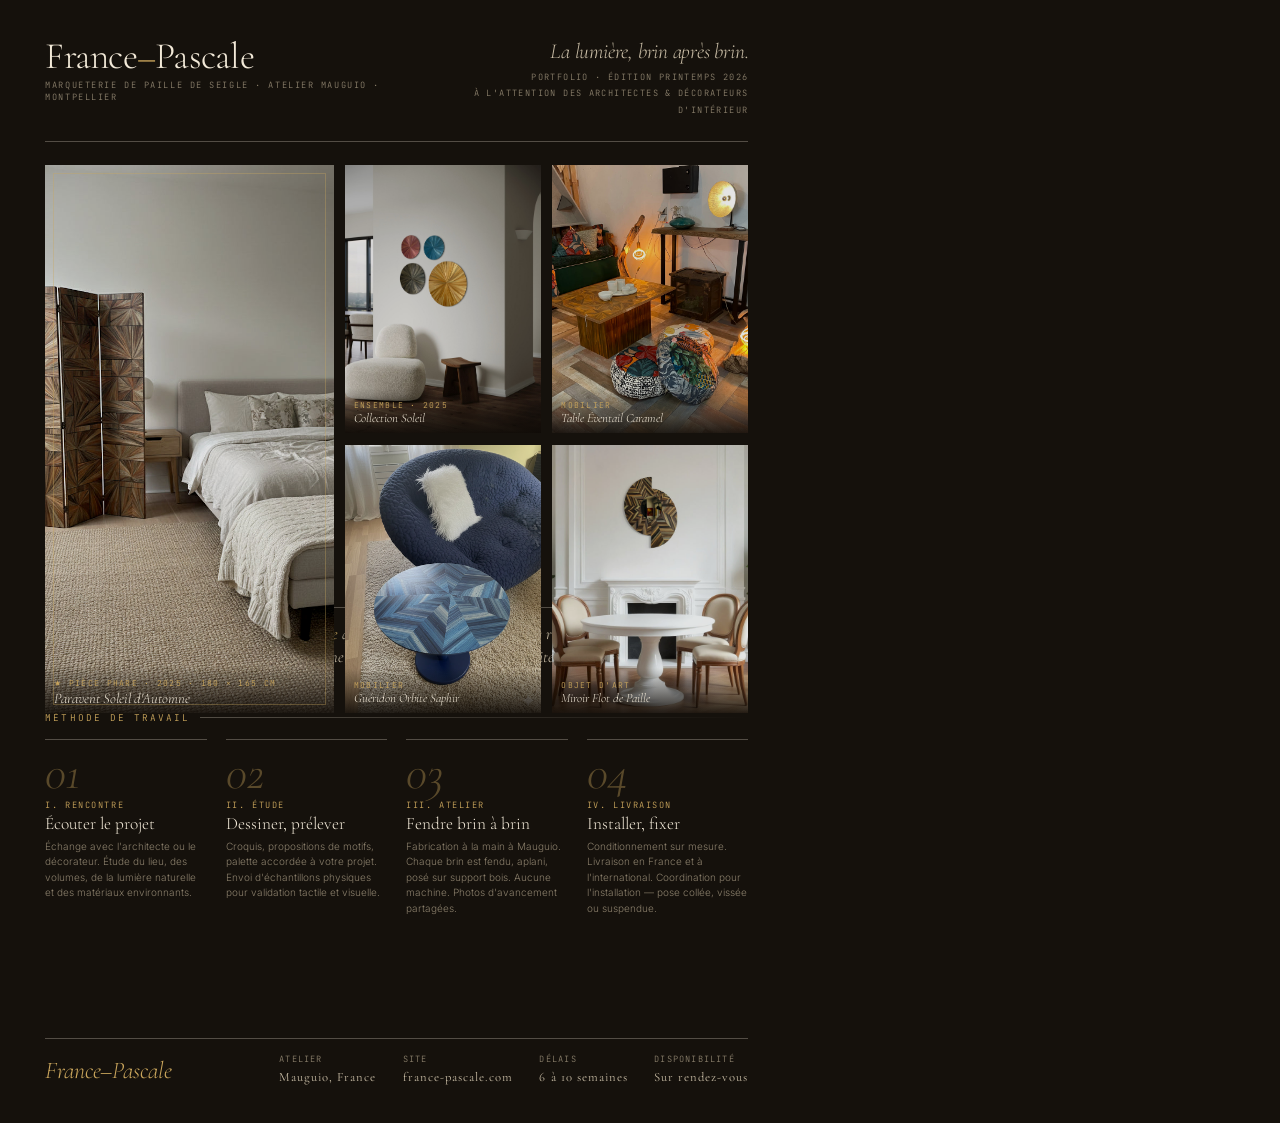
==== mini-portfolio.html @ eea96b0f "Ajout mini-portfolio A4 imprimable en PDF Page unique A4 portrait : header, 5 photos emblématiques, " ====
<!DOCTYPE html>
<html lang="fr">
<head>
  <meta charset="UTF-8">
  <title>France–Pascale · Mini Portfolio</title>
  <link href="https://fonts.googleapis.com/css2?family=Cormorant+Garamond:ital,wght@0,300;0,400;1,300;1,400&family=Inter:wght@300;400&family=JetBrains+Mono:wght@400&display=swap" rel="stylesheet">
  <style>
    :root {
      --bg:          #15110c;
      --bg-2:        #1c1812;
      --ink:         #f2e9d8;
      --ink-dim:     #c8bca5;
      --ink-mute:    #8a7f6b;
      --line:        rgba(242,233,216,0.12);
      --line-str:    rgba(242,233,216,0.28);
      --gold:        #c9a55c;
      --serif: "Cormorant Garamond", Georgia, serif;
      --sans:  "Inter", -apple-system, sans-serif;
      --mono:  "JetBrains Mono", monospace;
    }

    @page { size: A4 portrait; margin: 0; }

    *, *::before, *::after { box-sizing: border-box; margin: 0; padding: 0; }

    html, body {
      width: 210mm;
      height: 297mm;
      background: var(--bg);
      color: var(--ink);
      font-family: var(--sans);
      font-weight: 300;
      -webkit-font-smoothing: antialiased;
      overflow: hidden;
    }

    .page {
      width: 210mm;
      height: 297mm;
      display: flex;
      flex-direction: column;
      padding: 10mm 12mm 9mm;
    }

    /* ── Header ── */
    .header {
      display: flex;
      justify-content: space-between;
      align-items: flex-start;
      padding-bottom: 6mm;
      border-bottom: 1px solid var(--line-str);
      margin-bottom: 6mm;
      flex-shrink: 0;
    }

    .brand {
      font-family: var(--serif);
      font-size: 28pt;
      font-weight: 300;
      letter-spacing: -0.02em;
      line-height: 1;
      color: var(--ink);
    }
    .brand em { font-style: italic; color: var(--gold); }

    .brand-sub {
      margin-top: 4px;
      font-family: var(--mono);
      font-size: 6.5pt;
      letter-spacing: 0.18em;
      text-transform: uppercase;
      color: var(--ink-mute);
    }

    .header-right {
      text-align: right;
    }
    .header-tagline {
      display: block;
      font-family: var(--serif);
      font-style: italic;
      font-size: 16pt;
      color: var(--ink-dim);
      letter-spacing: -0.01em;
      margin-bottom: 5px;
    }
    .header-meta {
      font-family: var(--mono);
      font-size: 6.5pt;
      letter-spacing: 0.16em;
      text-transform: uppercase;
      color: var(--ink-mute);
      line-height: 1.9;
    }

    /* ── Photos ── */
    .photos {
      display: grid;
      grid-template-columns: 5fr 7fr;
      gap: 3mm;
      height: 112mm;
      flex-shrink: 0;
      margin-bottom: 5mm;
    }

    .photo-main {
      position: relative;
      overflow: hidden;
    }

    .photo-grid {
      display: grid;
      grid-template-columns: 1fr 1fr;
      grid-template-rows: 1fr 1fr;
      gap: 3mm;
    }

    .photo-cell {
      position: relative;
      overflow: hidden;
    }

    .photo-main img,
    .photo-cell img {
      width: 100%;
      height: 100%;
      object-fit: cover;
      display: block;
      filter: brightness(0.88) contrast(1.04);
    }

    .photo-label {
      position: absolute;
      bottom: 0;
      left: 0;
      right: 0;
      padding: 12px 9px 7px;
      background: linear-gradient(transparent, rgba(15,11,7,0.88));
    }
    .photo-label-tag {
      display: block;
      font-family: var(--mono);
      font-size: 6pt;
      letter-spacing: 0.16em;
      text-transform: uppercase;
      color: var(--gold);
      margin-bottom: 2px;
    }
    .photo-label-name {
      font-family: var(--serif);
      font-style: italic;
      font-size: 11pt;
      color: var(--ink);
      line-height: 1.1;
    }
    .photo-cell .photo-label-name { font-size: 9.5pt; }

    /* gold inset border on main photo */
    .photo-main::after {
      content: "";
      position: absolute;
      inset: 8px;
      border: 1px solid rgba(201,165,92,0.35);
      pointer-events: none;
    }

    /* ── Manifesto strip ── */
    .manifesto {
      border-top: 1px solid var(--line-str);
      padding-top: 4mm;
      margin-bottom: 5mm;
      flex-shrink: 0;
    }
    .manifesto p {
      font-family: var(--serif);
      font-style: italic;
      font-size: 12.5pt;
      line-height: 1.38;
      color: var(--ink-dim);
      max-width: 175mm;
    }
    .manifesto em { color: var(--gold); }

    /* ── Method ── */
    .method-wrap {
      flex: 1;
      display: flex;
      flex-direction: column;
      min-height: 0;
    }

    .section-label {
      display: flex;
      align-items: center;
      gap: 10px;
      font-family: var(--mono);
      font-size: 7pt;
      letter-spacing: 0.22em;
      text-transform: uppercase;
      color: var(--gold);
      margin-bottom: 4mm;
    }
    .section-label::after {
      content: "";
      flex: 1;
      height: 1px;
      background: linear-gradient(to right, var(--line-str), transparent);
    }

    .method-grid {
      display: grid;
      grid-template-columns: repeat(4, 1fr);
      gap: 5mm;
      flex: 1;
    }

    .step {
      border-top: 1px solid var(--line-str);
      padding-top: 3.5mm;
    }

    .step-num {
      display: block;
      font-family: var(--serif);
      font-style: italic;
      font-size: 36pt;
      line-height: 0.85;
      color: var(--gold);
      opacity: 0.38;
      margin-bottom: 5px;
    }

    .step-label {
      font-family: var(--mono);
      font-size: 6.5pt;
      letter-spacing: 0.18em;
      text-transform: uppercase;
      color: var(--gold);
      margin-bottom: 3px;
    }

    .step-title {
      font-family: var(--serif);
      font-size: 13pt;
      line-height: 1.15;
      color: var(--ink);
      margin-bottom: 5px;
    }

    .step-text {
      font-size: 7.5pt;
      line-height: 1.55;
      color: var(--ink-mute);
    }

    /* ── Footer ── */
    .footer {
      flex-shrink: 0;
      border-top: 1px solid var(--line-str);
      padding-top: 3.5mm;
      margin-top: 4mm;
      display: flex;
      justify-content: space-between;
      align-items: center;
    }

    .footer-brand {
      font-family: var(--serif);
      font-style: italic;
      font-size: 18pt;
      color: var(--gold);
    }

    .footer-contacts {
      display: flex;
      gap: 7mm;
    }
    .footer-item {
      font-family: var(--mono);
      font-size: 6.5pt;
      letter-spacing: 0.14em;
      text-transform: uppercase;
      color: var(--ink-mute);
      line-height: 1.7;
    }
    .footer-item strong {
      display: block;
      font-weight: 400;
      color: var(--ink-dim);
      letter-spacing: 0.08em;
      text-transform: none;
      font-family: var(--serif);
      font-size: 9.5pt;
    }

    /* Print: ensure colors print */
    @media print {
      html, body, .page { -webkit-print-color-adjust: exact; print-color-adjust: exact; }
    }
  </style>
</head>
<body>
<div class="page">

  <!-- ── HEADER ── -->
  <header class="header">
    <div>
      <div class="brand">France<em>–</em>Pascale</div>
      <div class="brand-sub">Marqueterie de paille de seigle &middot; Atelier Mauguio &middot; Montpellier</div>
    </div>
    <div class="header-right">
      <span class="header-tagline">La lumière, brin après brin.</span>
      <div class="header-meta">
        Portfolio &middot; Édition printemps 2026<br>
        À l'attention des architectes &amp; décorateurs d'intérieur
      </div>
    </div>
  </header>

  <!-- ── PHOTOS ── -->
  <div class="photos">
    <div class="photo-main">
      <img src="images/paravent-soleil.jpg" alt="Paravent Soleil d'Automne">
      <div class="photo-label">
        <span class="photo-label-tag">★ Pièce phare &middot; 2025 &middot; 180 × 165 cm</span>
        <div class="photo-label-name">Paravent Soleil d'Automne</div>
      </div>
    </div>
    <div class="photo-grid">
      <div class="photo-cell">
        <img src="images/collection-soleil.jpg" alt="Collection Soleil">
        <div class="photo-label">
          <span class="photo-label-tag">Ensemble &middot; 2025</span>
          <div class="photo-label-name">Collection Soleil</div>
        </div>
      </div>
      <div class="photo-cell">
        <img src="images/table-eventail-caramel.jpg" alt="Table Éventail">
        <div class="photo-label">
          <span class="photo-label-tag">Mobilier</span>
          <div class="photo-label-name">Table Éventail Caramel</div>
        </div>
      </div>
      <div class="photo-cell">
        <img src="images/gueridon-orbite-saphir.jpg" alt="Guéridon Orbite Saphir">
        <div class="photo-label">
          <span class="photo-label-tag">Mobilier</span>
          <div class="photo-label-name">Guéridon Orbite Saphir</div>
        </div>
      </div>
      <div class="photo-cell">
        <img src="images/miroir-flot.jpg" alt="Miroir Flot de Paille">
        <div class="photo-label">
          <span class="photo-label-tag">Objet d'art</span>
          <div class="photo-label-name">Miroir Flot de Paille</div>
        </div>
      </div>
    </div>
  </div>

  <!-- ── MANIFESTO ── -->
  <div class="manifesto">
    <p>
      Je ne travaille pas la paille. Je travaille <em>la lumière</em> qu'elle capte, qu'elle retient, qu'elle rend.
      Chaque brin fendu, aplani, posé à la main — aucune machine, aucune teinte synthétique.
      Pour les architectes d'intérieur, je conçois des pièces qui dialoguent avec l'architecture.
    </p>
  </div>

  <!-- ── MÉTHODE ── -->
  <div class="method-wrap">
    <div class="section-label">Méthode de travail</div>
    <div class="method-grid">
      <div class="step">
        <span class="step-num">01</span>
        <div class="step-label">I. Rencontre</div>
        <div class="step-title">Écouter le projet</div>
        <p class="step-text">Échange avec l'architecte ou le décorateur. Étude du lieu, des volumes, de la lumière naturelle et des matériaux environnants.</p>
      </div>
      <div class="step">
        <span class="step-num">02</span>
        <div class="step-label">II. Étude</div>
        <div class="step-title">Dessiner, prélever</div>
        <p class="step-text">Croquis, propositions de motifs, palette accordée à votre projet. Envoi d'échantillons physiques pour validation tactile et visuelle.</p>
      </div>
      <div class="step">
        <span class="step-num">03</span>
        <div class="step-label">III. Atelier</div>
        <div class="step-title">Fendre brin à brin</div>
        <p class="step-text">Fabrication à la main à Mauguio. Chaque brin est fendu, aplani, posé sur support bois. Aucune machine. Photos d'avancement partagées.</p>
      </div>
      <div class="step">
        <span class="step-num">04</span>
        <div class="step-label">IV. Livraison</div>
        <div class="step-title">Installer, fixer</div>
        <p class="step-text">Conditionnement sur mesure. Livraison en France et à l'international. Coordination pour l'installation — pose collée, vissée ou suspendue.</p>
      </div>
    </div>
  </div>

  <!-- ── FOOTER ── -->
  <footer class="footer">
    <div class="footer-brand">France–Pascale</div>
    <div class="footer-contacts">
      <div class="footer-item">
        Atelier
        <strong>Mauguio, France</strong>
      </div>
      <div class="footer-item">
        Site
        <strong>france-pascale.com</strong>
      </div>
      <div class="footer-item">
        Délais
        <strong>6 à 10 semaines</strong>
      </div>
      <div class="footer-item">
        Disponibilité
        <strong>Sur rendez-vous</strong>
      </div>
    </div>
  </footer>

</div>
</body>
</html>
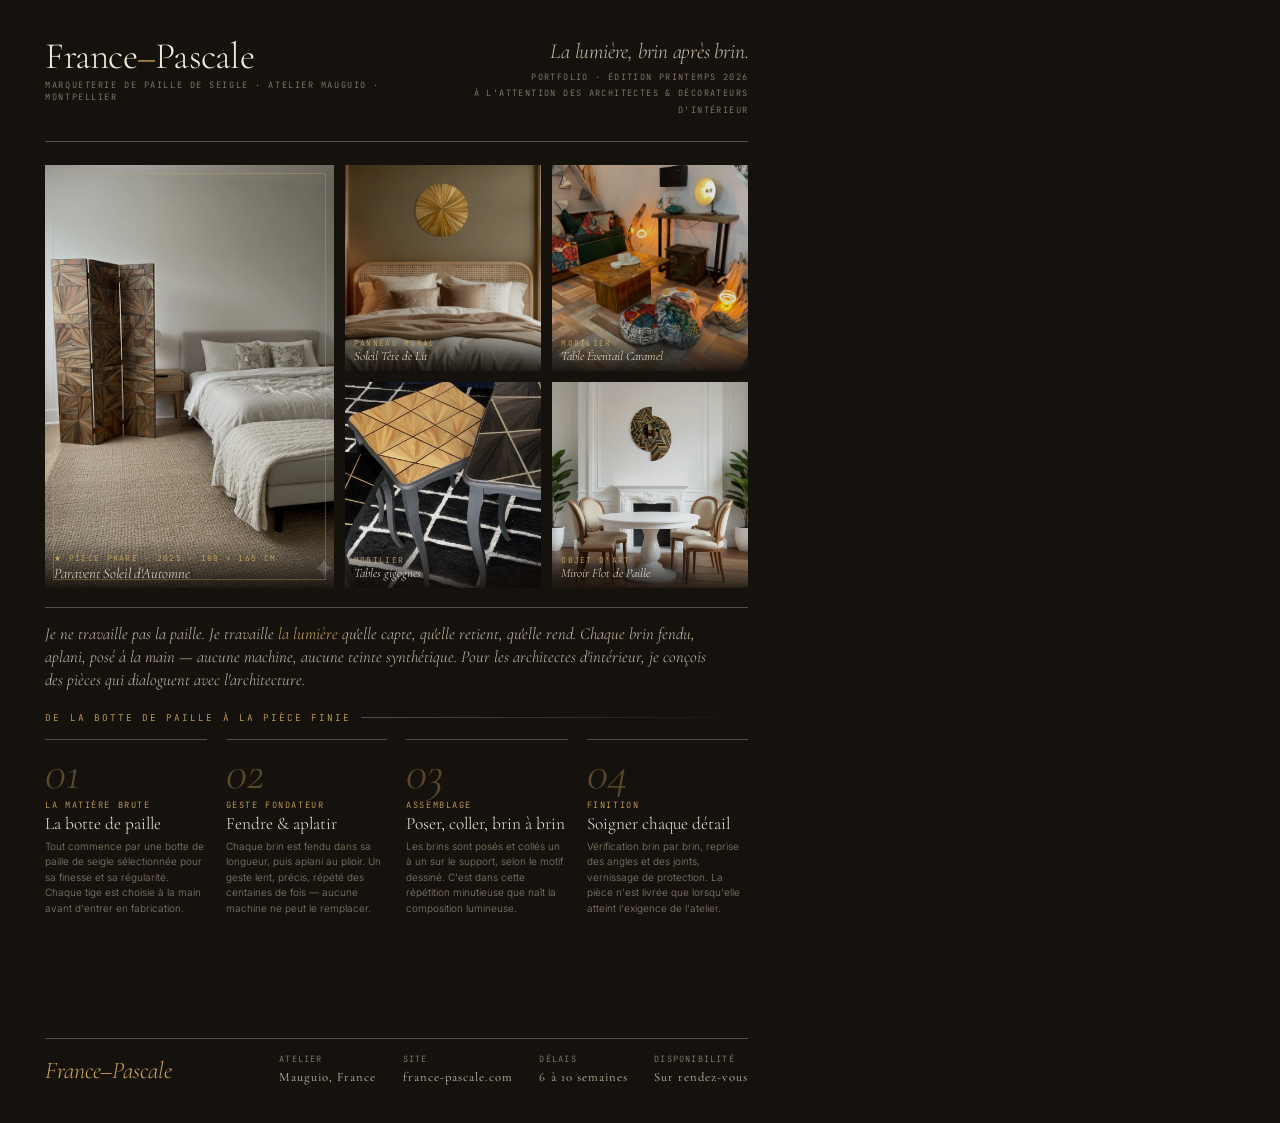
==== commit ba692434: "Mini-portfolio : photos et process de fabrication mis à jour - Soleil Tête de Lit remplace Collectio" ====
--- a/mini-portfolio.html
+++ b/mini-portfolio.html
@@ -328,10 +328,10 @@
     </div>
     <div class="photo-grid">
       <div class="photo-cell">
-        <img src="images/collection-soleil.jpg" alt="Collection Soleil">
+        <img src="images/soleil-tete-de-lit.jpg" alt="Soleil Tête de Lit">
         <div class="photo-label">
-          <span class="photo-label-tag">Ensemble &middot; 2025</span>
-          <div class="photo-label-name">Collection Soleil</div>
+          <span class="photo-label-tag">Panneau mural</span>
+          <div class="photo-label-name">Soleil Tête de Lit</div>
         </div>
       </div>
       <div class="photo-cell">
@@ -342,10 +342,10 @@
         </div>
       </div>
       <div class="photo-cell">
-        <img src="images/gueridon-orbite-saphir.jpg" alt="Guéridon Orbite Saphir">
+        <img src="images/table-gigognes.png" alt="Tables gigognes">
         <div class="photo-label">
           <span class="photo-label-tag">Mobilier</span>
-          <div class="photo-label-name">Guéridon Orbite Saphir</div>
+          <div class="photo-label-name">Tables gigognes</div>
         </div>
       </div>
       <div class="photo-cell">
@@ -369,31 +369,31 @@
 
   <!-- ── MÉTHODE ── -->
   <div class="method-wrap">
-    <div class="section-label">Méthode de travail</div>
+    <div class="section-label">De la botte de paille à la pièce finie</div>
     <div class="method-grid">
       <div class="step">
         <span class="step-num">01</span>
-        <div class="step-label">I. Rencontre</div>
-        <div class="step-title">Écouter le projet</div>
-        <p class="step-text">Échange avec l'architecte ou le décorateur. Étude du lieu, des volumes, de la lumière naturelle et des matériaux environnants.</p>
+        <div class="step-label">La matière brute</div>
+        <div class="step-title">La botte de paille</div>
+        <p class="step-text">Tout commence par une botte de paille de seigle sélectionnée pour sa finesse et sa régularité. Chaque tige est choisie à la main avant d'entrer en fabrication.</p>
       </div>
       <div class="step">
         <span class="step-num">02</span>
-        <div class="step-label">II. Étude</div>
-        <div class="step-title">Dessiner, prélever</div>
-        <p class="step-text">Croquis, propositions de motifs, palette accordée à votre projet. Envoi d'échantillons physiques pour validation tactile et visuelle.</p>
+        <div class="step-label">Geste fondateur</div>
+        <div class="step-title">Fendre &amp; aplatir</div>
+        <p class="step-text">Chaque brin est fendu dans sa longueur, puis aplani au plioir. Un geste lent, précis, répété des centaines de fois — aucune machine ne peut le remplacer.</p>
       </div>
       <div class="step">
         <span class="step-num">03</span>
-        <div class="step-label">III. Atelier</div>
-        <div class="step-title">Fendre brin à brin</div>
-        <p class="step-text">Fabrication à la main à Mauguio. Chaque brin est fendu, aplani, posé sur support bois. Aucune machine. Photos d'avancement partagées.</p>
+        <div class="step-label">Assemblage</div>
+        <div class="step-title">Poser, coller, brin à brin</div>
+        <p class="step-text">Les brins sont posés et collés un à un sur le support, selon le motif dessiné. C'est dans cette répétition minutieuse que naît la composition lumineuse.</p>
       </div>
       <div class="step">
         <span class="step-num">04</span>
-        <div class="step-label">IV. Livraison</div>
-        <div class="step-title">Installer, fixer</div>
-        <p class="step-text">Conditionnement sur mesure. Livraison en France et à l'international. Coordination pour l'installation — pose collée, vissée ou suspendue.</p>
+        <div class="step-label">Finition</div>
+        <div class="step-title">Soigner chaque détail</div>
+        <p class="step-text">Vérification brin par brin, reprise des angles et des joints, vernissage de protection. La pièce n'est livrée que lorsqu'elle atteint l'exigence de l'atelier.</p>
       </div>
     </div>
   </div>
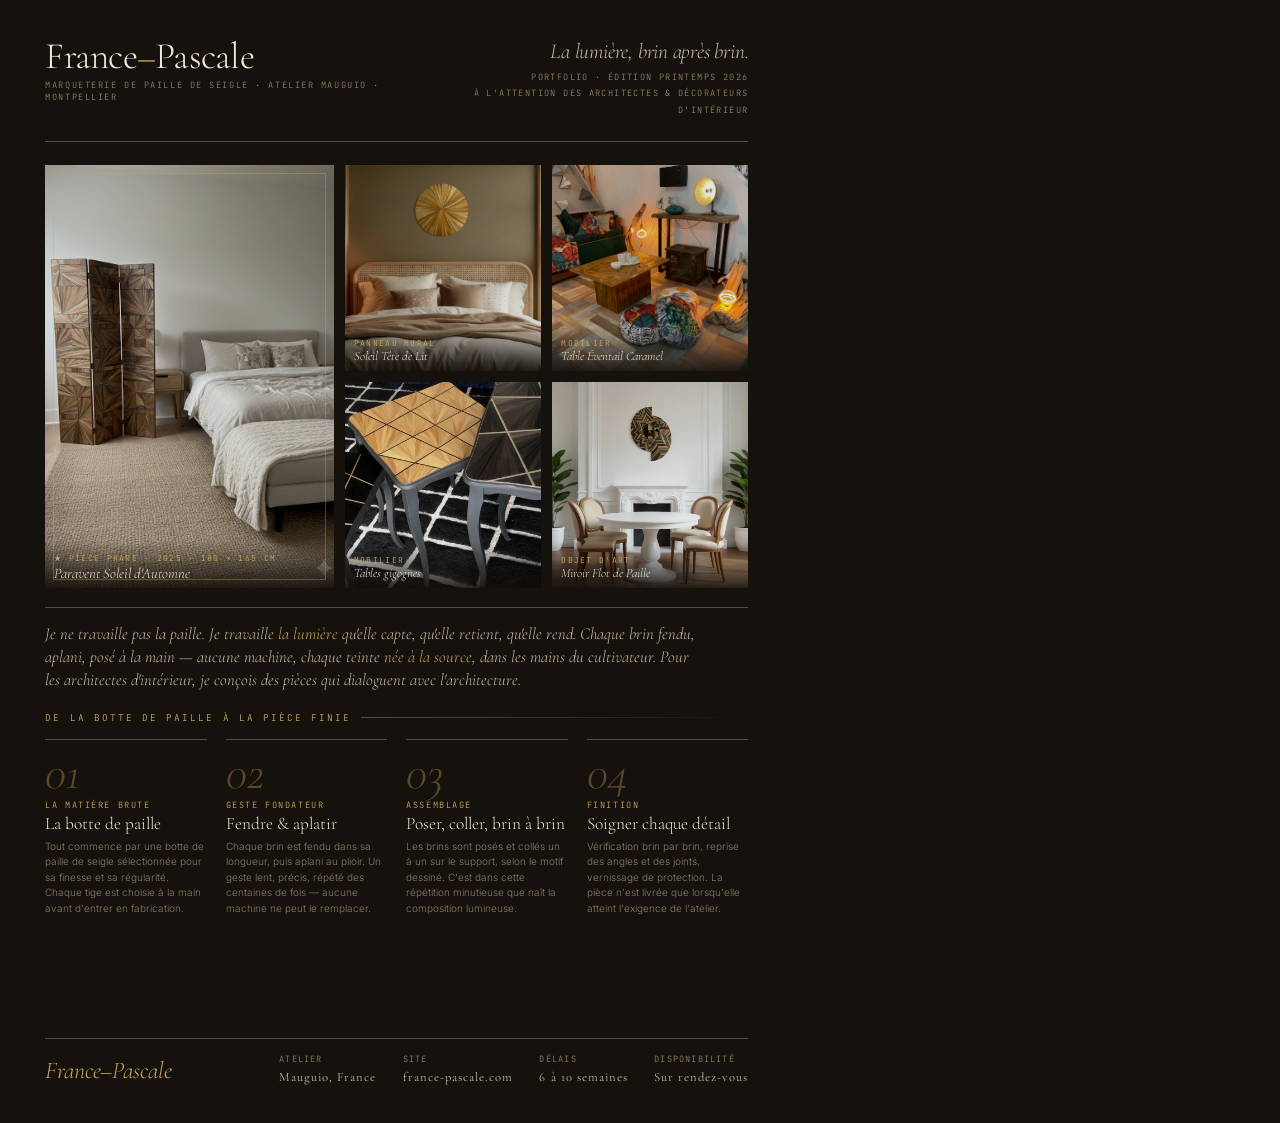
==== commit af88ab62: "Correction formule teinte : "née à la source, dans les mains du cultivateur" Remplace "aucune teinte" ====
--- a/mini-portfolio.html
+++ b/mini-portfolio.html
@@ -362,7 +362,7 @@
   <div class="manifesto">
     <p>
       Je ne travaille pas la paille. Je travaille <em>la lumière</em> qu'elle capte, qu'elle retient, qu'elle rend.
-      Chaque brin fendu, aplani, posé à la main — aucune machine, aucune teinte synthétique.
+      Chaque brin fendu, aplani, posé à la main — aucune machine, chaque teinte <em>née à la source</em>, dans les mains du cultivateur.
       Pour les architectes d'intérieur, je conçois des pièces qui dialoguent avec l'architecture.
     </p>
   </div>
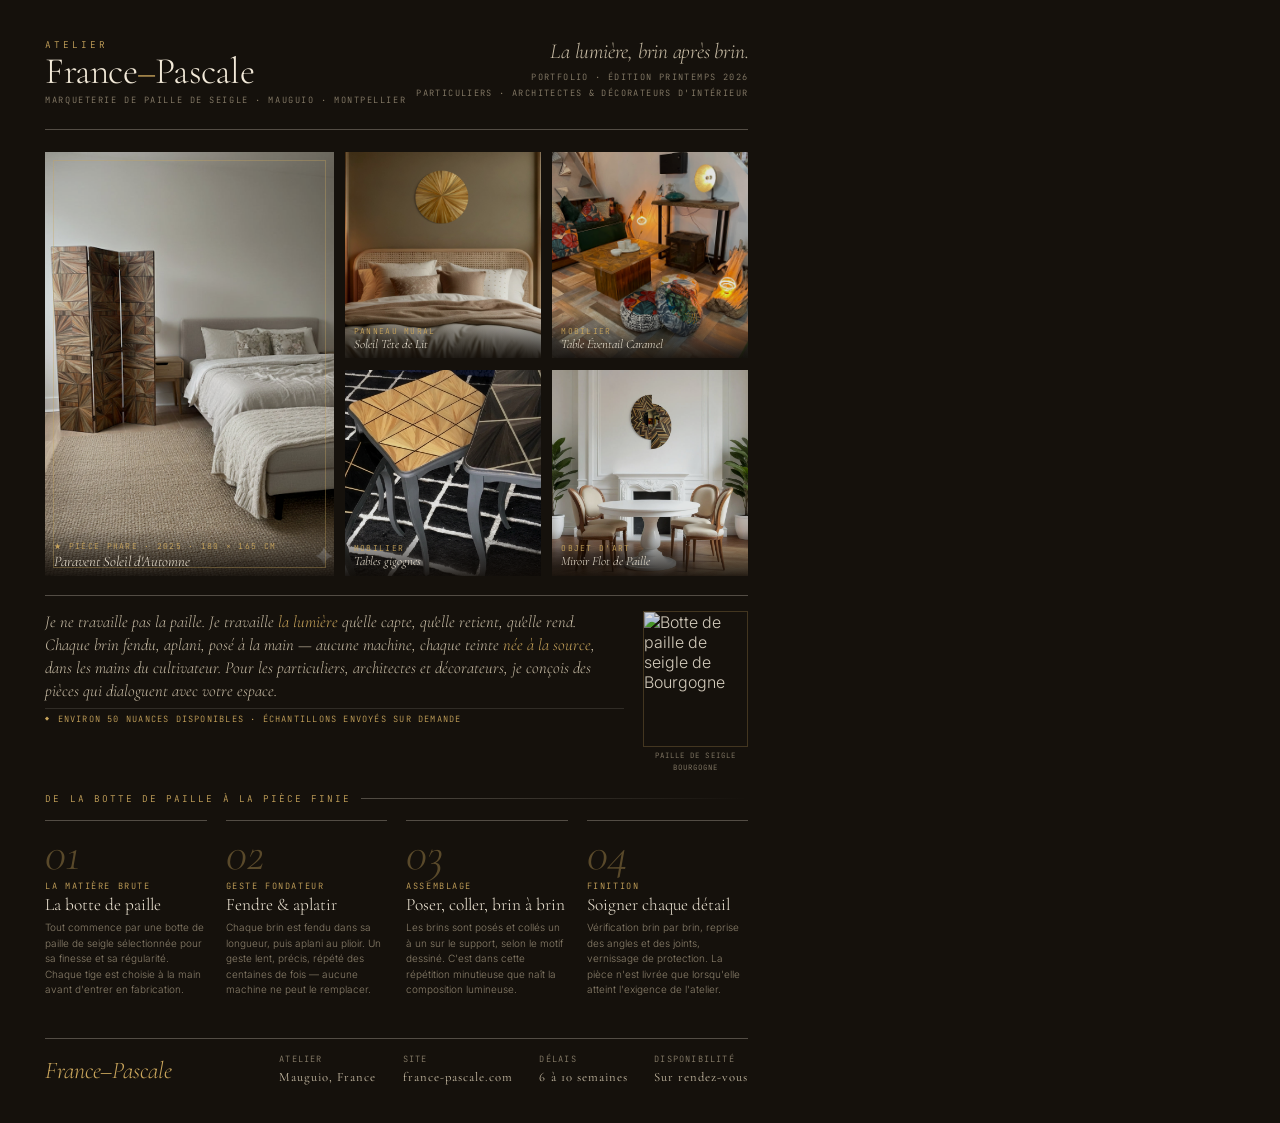
==== commit 3436a937: "Mini-portfolio : Atelier, audience, 50 nuances, photo botte - "Atelier" ajouté au-dessus du nom dans" ====
--- a/mini-portfolio.html
+++ b/mini-portfolio.html
@@ -53,6 +53,15 @@
       flex-shrink: 0;
     }
 
+    .brand-label {
+      font-family: var(--mono);
+      font-size: 7pt;
+      letter-spacing: 0.32em;
+      text-transform: uppercase;
+      color: var(--gold);
+      margin-bottom: 2px;
+    }
+
     .brand {
       font-family: var(--serif);
       font-size: 28pt;
@@ -170,6 +179,10 @@
       padding-top: 4mm;
       margin-bottom: 5mm;
       flex-shrink: 0;
+      display: grid;
+      grid-template-columns: 1fr 28mm;
+      gap: 5mm;
+      align-items: start;
     }
     .manifesto p {
       font-family: var(--serif);
@@ -177,9 +190,45 @@
       font-size: 12.5pt;
       line-height: 1.38;
       color: var(--ink-dim);
-      max-width: 175mm;
     }
     .manifesto em { color: var(--gold); }
+
+    .nuances {
+      display: flex;
+      align-items: center;
+      gap: 7px;
+      margin-top: 5px;
+      padding-top: 4px;
+      border-top: 1px solid var(--line);
+      font-family: var(--mono);
+      font-size: 6.5pt;
+      letter-spacing: 0.14em;
+      text-transform: uppercase;
+      color: var(--gold);
+    }
+    .nuances::before { content: "◆"; font-size: 5pt; }
+
+    .botte { display: flex; flex-direction: column; gap: 3px; }
+    .botte-photo {
+      width: 28mm;
+      height: 36mm;
+      overflow: hidden;
+      border: 1px solid rgba(201,165,92,0.25);
+    }
+    .botte-photo img {
+      width: 100%; height: 100%;
+      object-fit: cover;
+      filter: brightness(0.85) contrast(1.05);
+    }
+    .botte-caption {
+      font-family: var(--mono);
+      font-size: 5.5pt;
+      letter-spacing: 0.14em;
+      text-transform: uppercase;
+      color: var(--ink-mute);
+      line-height: 1.6;
+      text-align: center;
+    }
 
     /* ── Method ── */
     .method-wrap {
@@ -305,14 +354,15 @@
   <!-- ── HEADER ── -->
   <header class="header">
     <div>
+      <div class="brand-label">Atelier</div>
       <div class="brand">France<em>–</em>Pascale</div>
-      <div class="brand-sub">Marqueterie de paille de seigle &middot; Atelier Mauguio &middot; Montpellier</div>
+      <div class="brand-sub">Marqueterie de paille de seigle &middot; Mauguio &middot; Montpellier</div>
     </div>
     <div class="header-right">
       <span class="header-tagline">La lumière, brin après brin.</span>
       <div class="header-meta">
         Portfolio &middot; Édition printemps 2026<br>
-        À l'attention des architectes &amp; décorateurs d'intérieur
+        Particuliers &middot; Architectes &amp; décorateurs d'intérieur
       </div>
     </div>
   </header>
@@ -360,11 +410,20 @@
 
   <!-- ── MANIFESTO ── -->
   <div class="manifesto">
-    <p>
-      Je ne travaille pas la paille. Je travaille <em>la lumière</em> qu'elle capte, qu'elle retient, qu'elle rend.
-      Chaque brin fendu, aplani, posé à la main — aucune machine, chaque teinte <em>née à la source</em>, dans les mains du cultivateur.
-      Pour les architectes d'intérieur, je conçois des pièces qui dialoguent avec l'architecture.
-    </p>
+    <div>
+      <p>
+        Je ne travaille pas la paille. Je travaille <em>la lumière</em> qu'elle capte, qu'elle retient, qu'elle rend.
+        Chaque brin fendu, aplani, posé à la main — aucune machine, chaque teinte <em>née à la source</em>, dans les mains du cultivateur.
+        Pour les particuliers, architectes et décorateurs, je conçois des pièces qui dialoguent avec votre espace.
+      </p>
+      <div class="nuances">Environ 50 nuances disponibles &middot; Échantillons envoyés sur demande</div>
+    </div>
+    <div class="botte">
+      <div class="botte-photo">
+        <img src="images/botte-paille.jpg" alt="Botte de paille de seigle de Bourgogne">
+      </div>
+      <div class="botte-caption">Paille de seigle<br>Bourgogne</div>
+    </div>
   </div>
 
   <!-- ── MÉTHODE ── -->
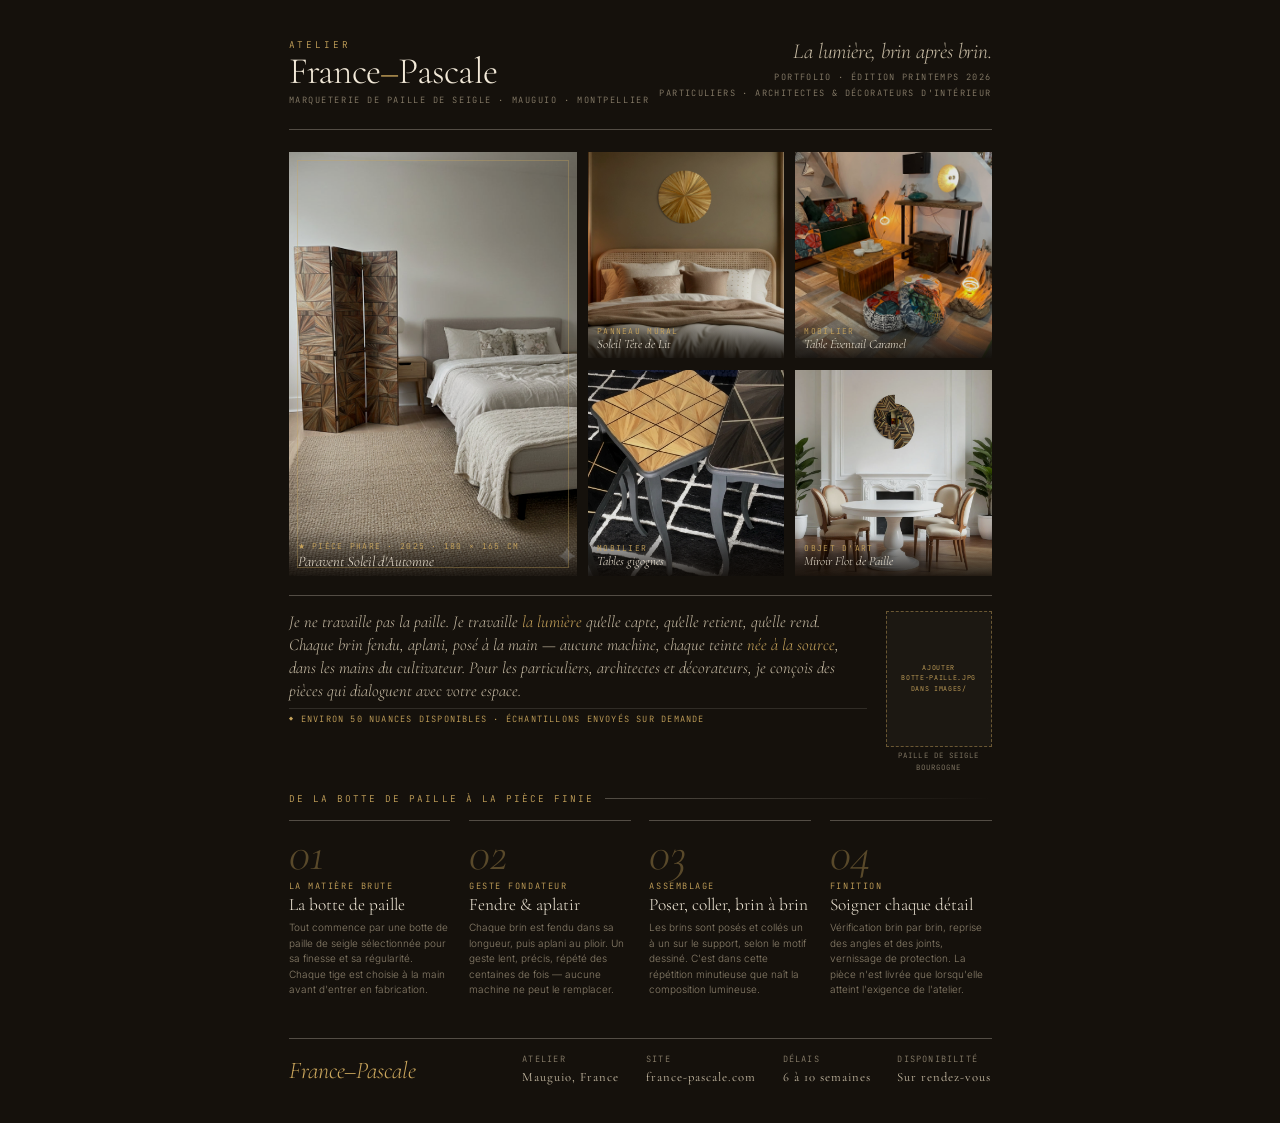
==== commit 2aa41766: "Mini-portfolio : correction overflow écran + placeholder botte - Suppression overflow:hidden sur bod" ====
--- a/mini-portfolio.html
+++ b/mini-portfolio.html
@@ -25,21 +25,25 @@
 
     html, body {
       width: 210mm;
-      height: 297mm;
       background: var(--bg);
       color: var(--ink);
       font-family: var(--sans);
       font-weight: 300;
       -webkit-font-smoothing: antialiased;
-      overflow: hidden;
+      margin: 0 auto;
     }
 
     .page {
       width: 210mm;
-      height: 297mm;
+      min-height: 297mm;
       display: flex;
       flex-direction: column;
       padding: 10mm 12mm 9mm;
+    }
+
+    @media print {
+      html, body { height: 297mm; overflow: hidden; }
+      .page { height: 297mm; min-height: unset; }
     }
 
     /* ── Header ── */
@@ -213,12 +217,26 @@
       width: 28mm;
       height: 36mm;
       overflow: hidden;
-      border: 1px solid rgba(201,165,92,0.25);
+      border: 1px dashed rgba(201,165,92,0.45);
+      background: var(--bg-2);
+      display: flex;
+      align-items: center;
+      justify-content: center;
     }
     .botte-photo img {
       width: 100%; height: 100%;
       object-fit: cover;
       filter: brightness(0.85) contrast(1.05);
+    }
+    .botte-placeholder {
+      font-family: var(--mono);
+      font-size: 5pt;
+      letter-spacing: 0.1em;
+      text-transform: uppercase;
+      color: var(--gold);
+      text-align: center;
+      padding: 4px;
+      line-height: 1.6;
     }
     .botte-caption {
       font-family: var(--mono);
@@ -420,7 +438,9 @@
     </div>
     <div class="botte">
       <div class="botte-photo">
-        <img src="images/botte-paille.jpg" alt="Botte de paille de seigle de Bourgogne">
+        <img src="images/botte-paille.jpg" alt="Botte de paille de seigle de Bourgogne"
+             onerror="this.style.display='none';this.nextElementSibling.style.display='block'">
+        <div class="botte-placeholder" style="display:none">Ajouter<br>botte-paille.jpg<br>dans images/</div>
       </div>
       <div class="botte-caption">Paille de seigle<br>Bourgogne</div>
     </div>
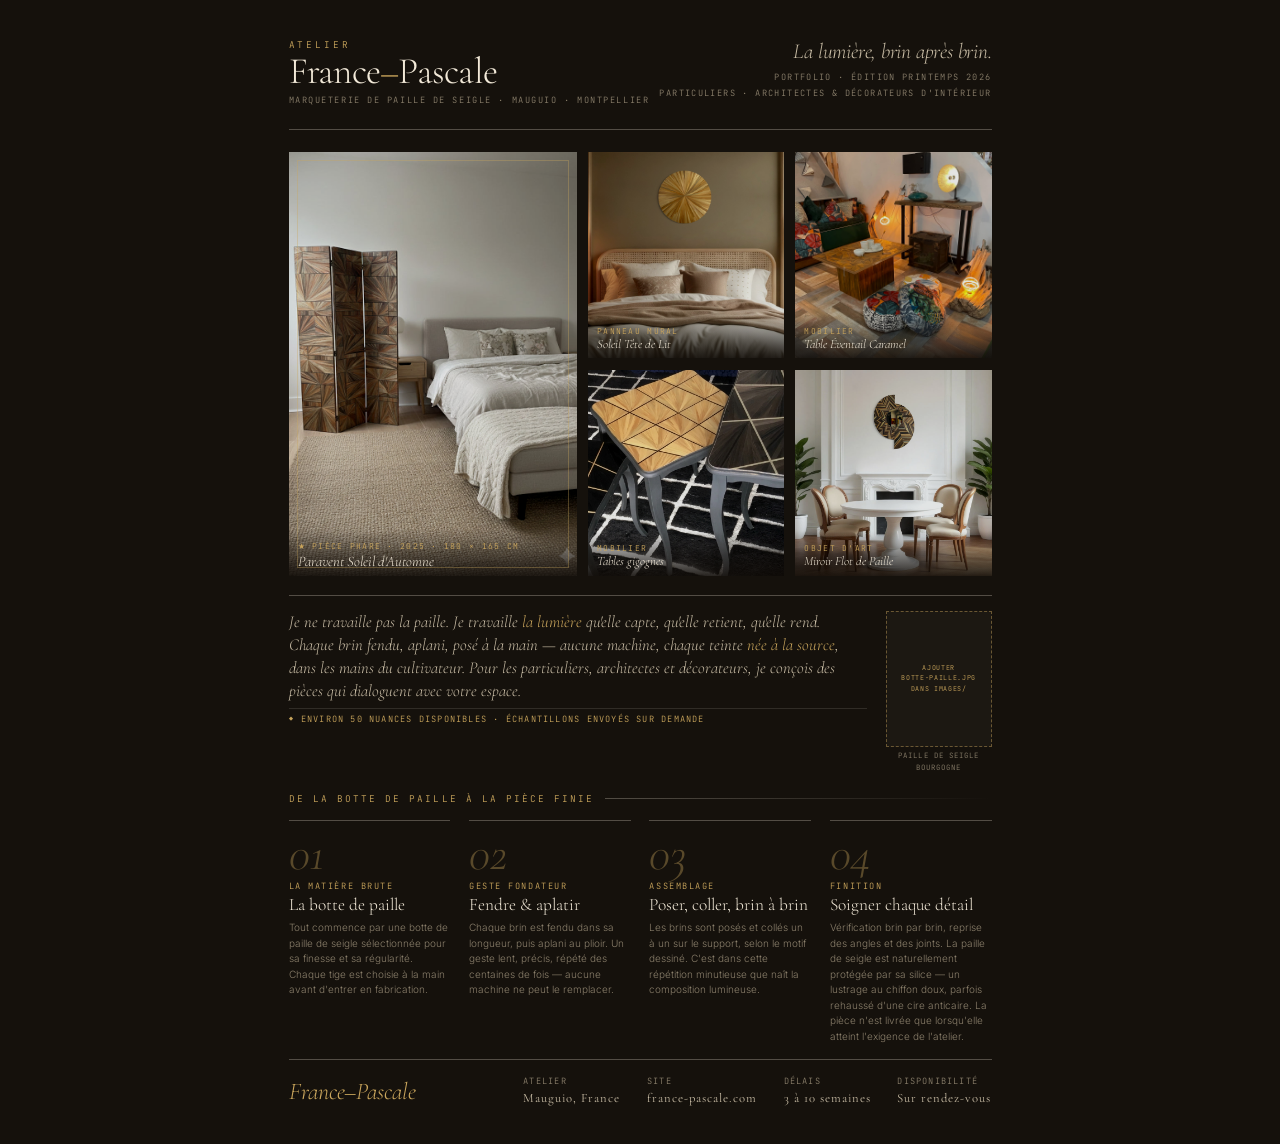
==== commit cd6bd907: "Mini-portfolio : finition silice/cire + délais 3 à 10 semaines Co-Authored-By: Claude Sonnet 4.6 <no" ====
--- a/mini-portfolio.html
+++ b/mini-portfolio.html
@@ -472,7 +472,7 @@
         <span class="step-num">04</span>
         <div class="step-label">Finition</div>
         <div class="step-title">Soigner chaque détail</div>
-        <p class="step-text">Vérification brin par brin, reprise des angles et des joints, vernissage de protection. La pièce n'est livrée que lorsqu'elle atteint l'exigence de l'atelier.</p>
+        <p class="step-text">Vérification brin par brin, reprise des angles et des joints. La paille de seigle est naturellement protégée par sa silice — un lustrage au chiffon doux, parfois rehaussé d'une cire anticaire. La pièce n'est livrée que lorsqu'elle atteint l'exigence de l'atelier.</p>
       </div>
     </div>
   </div>
@@ -491,7 +491,7 @@
       </div>
       <div class="footer-item">
         Délais
-        <strong>6 à 10 semaines</strong>
+        <strong>3 à 10 semaines</strong>
       </div>
       <div class="footer-item">
         Disponibilité
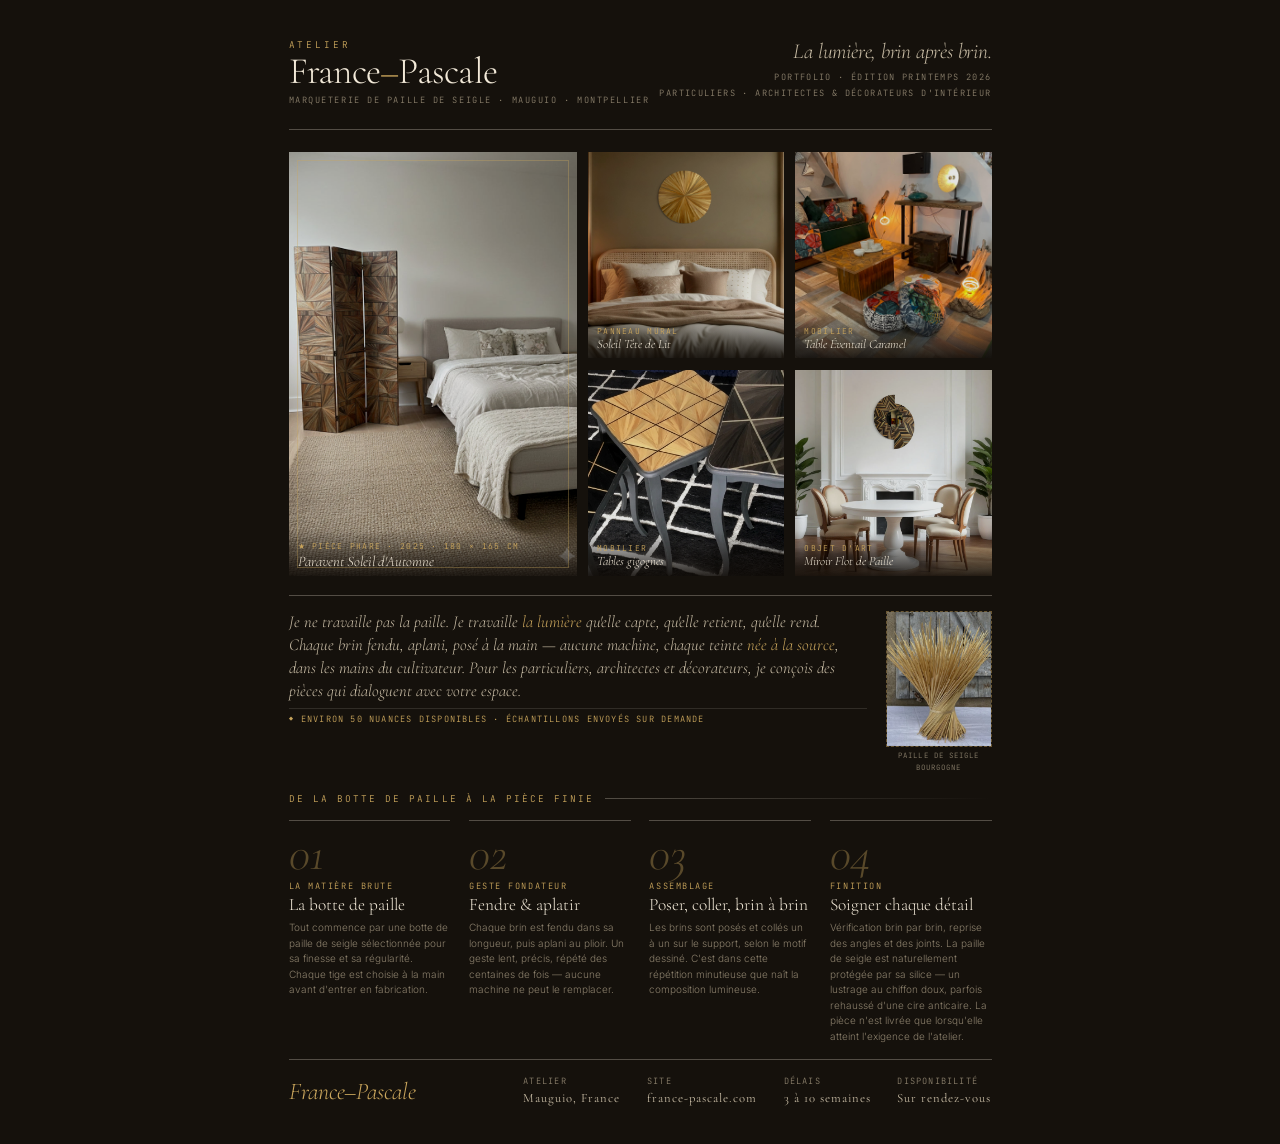
==== commit 1716ecfe: "Ajout photo botte de paille + correction extension .jpeg Co-Authored-By: Claude Sonnet 4.6 <noreply@" ====
--- a/mini-portfolio.html
+++ b/mini-portfolio.html
@@ -438,7 +438,7 @@
     </div>
     <div class="botte">
       <div class="botte-photo">
-        <img src="images/botte-paille.jpg" alt="Botte de paille de seigle de Bourgogne"
+        <img src="images/botte-paille.jpeg" alt="Botte de paille de seigle de Bourgogne"
              onerror="this.style.display='none';this.nextElementSibling.style.display='block'">
         <div class="botte-placeholder" style="display:none">Ajouter<br>botte-paille.jpg<br>dans images/</div>
       </div>
